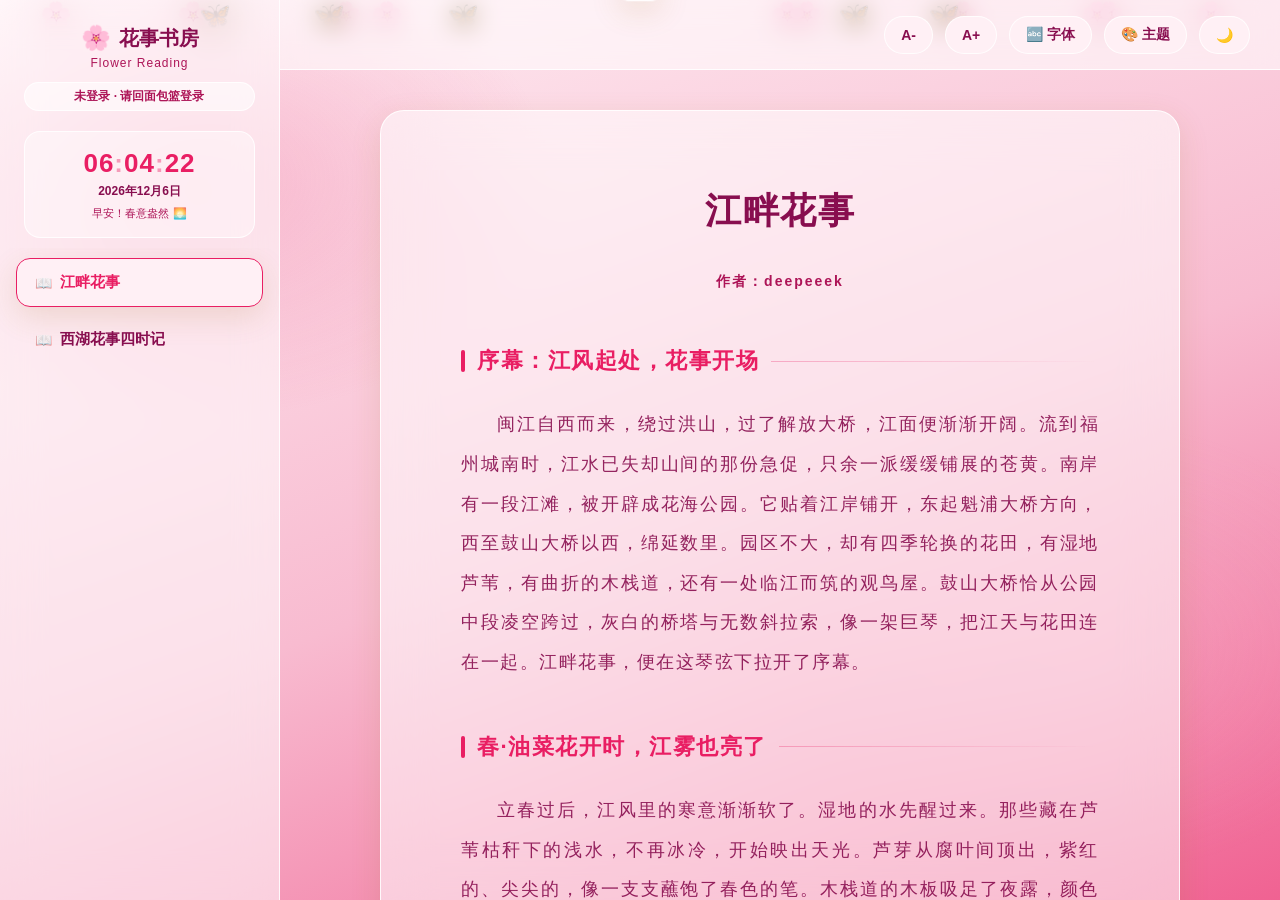
==== bread-article-appreciation/index.html @ fe5df0fc "发布版本 v0.0.1-Release" ====
<!DOCTYPE html>
<html lang="zh-CN">
<head>
  <meta charset="UTF-8">
  <meta name="viewport" content="width=device-width, initial-scale=1.0">
  <title>花事书房 | 沉浸阅读</title>
  <!-- 修改了这里的图标，使用标准 SVG 格式的樱花 -->
  <link rel="icon" href="data:image/svg+xml,<svg xmlns='http://www.w3.org/2000/svg' viewBox='0 0 100 100'><text y='.9em' font-size='90'>🌸</text></svg>">
  
  <link rel="stylesheet" href="css/01-vars.css">
  <link rel="stylesheet" href="css/02-base.css">
  <link rel="stylesheet" href="css/03-layout.css">
  <link rel="stylesheet" href="css/04-modals.css">
  <link rel="stylesheet" href="css/05-effects.css">
</head>
<body>
  <div id="petalBg"></div>

  <!-- 侧边栏 -->
  <aside class="sidebar" id="sidebar">
    <div class="sidebar-header">
      <div class="logo"><span class="b">🌸</span> 花事书房</div>
      <div class="subtitle">Flower Reading</div>
      
      <!-- 新增：侧边栏居中时钟区域 -->
      <div class="sidebar-clock">
        <div class="clock-time" id="clock">00:00:00</div>
        <div class="clock-date" id="dateLine">加载中...</div>
        <div class="clock-greet" id="greeting">...</div>
      </div>
    </div>
    
    <div class="menu-list" id="menuList">
      <!-- JS 动态渲染目录 -->
    </div>
  </aside>

  <!-- 主内容区 -->
  <main class="main-content">
    <div class="toolbar">
      <div class="toolbar-left">
        <button class="icon-btn" id="toggleSidebar" style="display:none; width:auto; padding:0 16px;">☰ 目录</button>
      </div>
      <div class="toolbar-right">
        <button class="icon-btn" onclick="changeFontSize(-1)" title="缩小字号">A-</button>
        <button class="icon-btn" onclick="changeFontSize(1)" title="放大字号">A+</button>
        <button class="icon-btn" id="btnFontSelect" title="切换字体">🔤 字体</button>
        <button class="icon-btn" id="btnThemeSelect" title="切换主题">🎨 主题</button>
        <button class="icon-btn" id="btnTheme" title="切换日/夜模式">🌙</button>
      </div>
    </div>

    <div class="reader-container">
      <div class="article-card fade-in" id="articleCard">
        <div class="article" id="articleContent"></div>
      </div>
    </div>
  </main>

  <!-- 主题中心弹窗 -->
  <div class="overlay" id="themeOverlay">
    <div class="modal" style="width:min(500px, 100%);">
      <h3>🎨 主题中心</h3>
      <p style="font-size:12px; text-align:center; color:var(--ink-soft); margin-bottom:16px;">带 ✨ 的为 Plus 豪华版（支持动态烟花）</p>
      <div id="themeGrid" class="theme-grid-layout"></div>
      <div class="modal-actions" style="justify-content: center; margin-top: 20px;">
        <button class="btn ghost" id="btnThemeClose" style="width:100%;">关闭</button>
      </div>
    </div>
  </div>

  <!-- 字体中心弹窗 -->
  <div class="overlay" id="fontOverlay">
    <div class="modal" style="width:min(500px, 100%);">
      <h3>🔤 字体中心</h3>
      <div class="font-preview-container">
        <div class="preview-label">预览：</div>
        <div id="zhFontPreview" class="font-preview-box">江畔花事，春意盎然。春分雨，夏荷风，秋桂香，冬梅雪。</div>
      </div>
      <div class="font-selector-group">
        <div class="font-row-header">
          <span>阅读字体设置：</span>
        </div>
        <div id="zhFontList" class="font-list-box"></div>
      </div>
      <div class="modal-actions" style="justify-content: center; margin-top: 24px;">
        <button class="btn ghost" id="btnFontClose" style="width:100%;">关闭</button>
      </div>
    </div>
  </div>

  <div class="toast" id="toast"></div>

  <script src="js/articles/01-flower-events-by-the-river.js"></script>
  <script src="js/articles/02-record-of-flower-events-at-west-lake-in-four-seasons.js"></script>
  
  <script src="js/01-utils.js"></script>
  <script src="js/02-theme.js"></script>
  <script src="js/03-render.js"></script>
  <script src="js/04-fireworks.js"></script>
  <script src="js/05-init.js"></script>
  <!-- 【新增】读取面包篮登录态（只读本地 localStorage，不接 Supabase、不写云端） -->
  <script src="js/06-session.js"></script>
</body>
</html>
---- bread-article-appreciation/css/01-vars.css ----
:root {
  --bg1: #fff6e8; --bg2: #ffe6c2; --bg3: #ffd9a6;
  --ink: #5d4023; --ink-soft: #a17c4d;
  --card: rgba(255, 255, 255, .55); --card-border: rgba(255, 255, 255, .85);
  --shadow: 0 10px 30px rgba(160, 110, 40, .16); --accent: #e8933a;
  --glow-1: rgba(255, 200, 120, .35); --glow-2: rgba(255, 170, 90, .3);
}
body.dark {
  --bg1: #241c12; --bg2: #1e160d; --bg3: #171009;
  --ink: #f3e3c3; --ink-soft: #b39563;
  --card: rgba(255, 226, 180, .07); --card-border: rgba(255, 226, 180, .16);
  --shadow: 0 10px 30px rgba(0, 0, 0, .45); --accent: #f0a04a;
}
body.theme-gold { --bg1: #fef9e7; --bg2: #f9e79f; --bg3: #f1c40f; --glow-1: rgba(241,196,15,0.3); --glow-2: rgba(255,215,0,0.2); --ink: #7a5c00; --ink-soft: #a68000; --accent: #d35400; }
body.dark.theme-gold { --bg1: #3e2723; --bg2: #4e342e; --bg3: #1b110e; --ink: #ffe082; --ink-soft: #ffca28; --accent: #f1c40f; }
body.theme-diamond { --bg1: #f4ecf7; --bg2: #d2b4de; --bg3: #9b59b6; --glow-1: rgba(155,89,182,0.3); --glow-2: rgba(187,143,206,0.2); --ink: #4a235a; --ink-soft: #76448a; --accent: #8e44ad; }
body.dark.theme-diamond { --bg1: #2e1a47; --bg2: #1c0d33; --bg3: #0a0414; --ink: #e8daef; --ink-soft: #d2b4de; --accent: #bb8fce; }
body.theme-sakura { --bg1: #fff0f5; --bg2: #f8bbd0; --bg3: #f06292; --glow-1: rgba(240,98,146,0.3); --glow-2: rgba(248,187,208,0.2); --ink: #880e4f; --ink-soft: #ad1457; --accent: #e91e63; }
body.dark.theme-sakura { --bg1: #4a1c2b; --bg2: #2b0a16; --bg3: #14040a; --ink: #ffd1dc; --ink-soft: #f8bbd0; --accent: #f06292; }
body.theme-cyber { --bg1: #e0f7fa; --bg2: #80deea; --bg3: #00bcd4; --glow-1: rgba(0,188,212,0.3); --glow-2: rgba(0,255,100,0.2); --ink: #004d40; --ink-soft: #00695c; --accent: #00bcd4; }
body.dark.theme-cyber { --bg1: #0b1c1e; --bg2: #051012; --bg3: #000000; --ink: #00e676; --ink-soft: #00bcd4; --accent: #00e676; }
body.theme-aurora { --bg1: #e8f8f5; --bg2: #a3e4d7; --bg3: #1abc9c; --glow-1: rgba(26,188,156,0.3); --glow-2: rgba(138,43,226,0.2); --ink: #004d40; --ink-soft: #00695c; --accent: #1abc9c; }
body.dark.theme-aurora { --bg1: #0e2a24; --bg2: #061814; --bg3: #000000; --ink: #a3e4d7; --ink-soft: #1abc9c; --accent: #a3e4d7; }
body.theme-flame { --bg1: #fdedec; --bg2: #f5b7b1; --bg3: #e74c3c; --glow-1: rgba(231,76,60,0.3); --glow-2: rgba(255,69,0,0.2); --ink: #641e16; --ink-soft: #922b21; --accent: #e74c3c; }
body.dark.theme-flame { --bg1: #3b0e0e; --bg2: #1c0505; --bg3: #000000; --ink: #ffcc80; --ink-soft: #ff8a65; --accent: #ff4500; }
body.theme-blackgold { --bg1: #111; --bg2: #1a1a1a; --bg3: #000; --ink: #e6c27a; --ink-soft: #998255; --card: rgba(30,30,30,0.6); --card-border: rgba(230,194,122,0.3); --glow-1: rgba(200,180,50,0.15); --glow-2: rgba(100,80,20,0.1); --accent: #e6c27a; }
body.theme-forest { --bg1: #f1f8e9; --bg2: #dcedc8; --bg3: #8bc34a; --glow-1: rgba(139,195,74,0.3); --glow-2: rgba(76,175,80,0.2); --ink: #1b5e20; --ink-soft: #2e7d32; --accent: #4caf50; }
body.dark.theme-forest { --bg1: #0d1b11; --bg2: #051008; --bg3: #000000; --ink: #b9f6ca; --ink-soft: #69f0ae; --accent: #00e676; }
body.theme-ocean { --bg1: #e0f2f1; --bg2: #b2dfdb; --bg3: #009688; --glow-1: rgba(0,150,136,0.3); --glow-2: rgba(0,188,212,0.2); --ink: #004d40; --ink-soft: #00695c; --accent: #009688; }
body.dark.theme-ocean { --bg1: #0a192f; --bg2: #020c1b; --bg3: #000000; --ink: #64ffda; --ink-soft: #00b4d8; --accent: #64ffda; }
---- bread-article-appreciation/css/02-base.css ----
* { margin: 0; padding: 0; box-sizing: border-box; }

/* 核心修复：强制左右分栏，高度占满屏幕，防止溢出 */
body {
  font-family: "PingFang SC", "Hiragino Sans GB", "Microsoft YaHei", system-ui, sans-serif;
  height: 100vh; 
  display: flex; 
  flex-direction: row; /* 左右分栏 */
  overflow: hidden;    /* 防止整个网页出现滚动条，只允许内部滚动 */
  background: linear-gradient(160deg, var(--bg1), var(--bg2) 55%, var(--bg3));
  color: var(--ink); 
  transition: background .6s, color .6s;
}

body::before {
  content: ''; position: fixed; inset: 0; z-index: 0; pointer-events: none; transition: background 0.6s;
  background: radial-gradient(600px 400px at 15% 20%, var(--glow-1), transparent 60%),
              radial-gradient(520px 380px at 85% 72%, var(--glow-2), transparent 60%);
}

/* 背景花瓣层：固定在底层，不遮挡点击 */
#petalBg { position: fixed; inset: 0; z-index: 0; pointer-events: none; overflow: hidden; }

.petal {
  position: absolute; top: 0; pointer-events: auto; cursor: pointer;
  animation: floatUp linear infinite; 
  filter: drop-shadow(0 4px 8px rgba(120, 80, 30, .15));
}
.petal i { 
  display: block; 
  font-style: normal; 
  animation: sway ease-in-out infinite alternate; 
  /* 限制花瓣最大尺寸，防止过大 */
  font-size: clamp(16px, 2vw, 28px); 
}

@keyframes floatUp {
  0%   { transform: translateY(105vh) rotate(0deg); opacity: 0; }
  8%   { opacity: var(--op); }
  92%  { opacity: var(--op); }
  100% { transform: translateY(-18vh) rotate(360deg); opacity: 0; }
}
@keyframes sway {
  from { transform: translateX(-16px) rotate(-8deg); }
  to   { transform: translateX(16px) rotate(8deg); }
}

.fade-in { opacity: 0; animation: rise .8s forwards; }
@keyframes rise { from { opacity: 0; transform: translateY(20px); } to { opacity: 1; transform: none; } }

/* 滚动条美化 */
::-webkit-scrollbar { width: 8px; }
::-webkit-scrollbar-thumb { background: var(--card-border); border-radius: 4px; }
::-webkit-scrollbar-track { background: transparent; }
---- bread-article-appreciation/css/03-layout.css ----
/* 侧边栏 */
.sidebar {
  width: 280px; 
  background: var(--card); 
  border-right: 1px solid var(--card-border);
  backdrop-filter: blur(20px); -webkit-backdrop-filter: blur(20px);
  display: flex; flex-direction: column; 
  z-index: 10; flex-shrink: 0; /* 防止被挤压 */
  height: 100vh;
}

.sidebar-header { padding: 24px 24px 10px; text-align: center; }
.sidebar-header .logo { font-size: 20px; font-weight: 800; display: flex; align-items: center; justify-content: center; gap: 8px; }
.sidebar-header .logo .b { font-size: 24px; display: inline-block; animation: bob 3s ease-in-out infinite; }
.sidebar-header .subtitle { font-size: 12px; color: var(--ink-soft); margin-top: 4px; letter-spacing: 1px; }
@keyframes bob { 50% { transform: translateY(-5px) rotate(-8deg); } }

/* 侧边栏时钟区 */
.sidebar-clock {
  margin-top: 20px; padding: 16px 10px;
  background: rgba(255, 255, 255, 0.4); border-radius: 16px; border: 1px solid var(--card-border);
}
body.dark .sidebar-clock { background: rgba(0, 0, 0, 0.2); }
.clock-time { font-size: 26px; font-weight: 800; color: var(--accent); font-variant-numeric: tabular-nums; letter-spacing: 1px; }
.clock-date { font-size: 12px; color: var(--ink); margin-top: 4px; font-weight: 600; }
.clock-greet { font-size: 11px; color: var(--ink-soft); margin-top: 6px; }

/* 目录列表 */
.menu-list { flex: 1; overflow-y: auto; padding: 10px 16px 20px; }
.menu-item {
  padding: 14px 18px; border-radius: 14px; cursor: pointer; font-size: 15px;
  margin-bottom: 8px; transition: all 0.2s; border: 1px solid transparent; 
  color: var(--ink); font-weight: 600; display: flex; align-items: center; gap: 8px;
}
.menu-item::before { content: '📖'; font-size: 14px; opacity: 0.6; }
.menu-item:hover { background: rgba(150, 150, 150, 0.1); transform: translateX(4px); }
.menu-item.active {
  background: var(--bg1); border-color: var(--accent); color: var(--accent);
  box-shadow: var(--shadow);
}

/* 主内容区 */
.main-content { flex: 1; display: flex; flex-direction: column; position: relative; z-index: 10; height: 100vh; overflow: hidden; }

/* 顶部工具栏 */
.toolbar {
  height: 70px; padding: 0 30px; display: flex; justify-content: space-between; align-items: center;
  background: var(--card); border-bottom: 1px solid var(--card-border);
  backdrop-filter: blur(12px); -webkit-backdrop-filter: blur(12px); flex-shrink: 0;
}
.toolbar-left, .toolbar-right { display: flex; align-items: center; gap: 12px; }

.icon-btn {
  height: 38px; border-radius: 50px; border: 1px solid var(--card-border);
  background: var(--bg1); cursor: pointer; font-size: 14px; color: var(--ink);
  transition: .25s; display: flex; align-items: center; justify-content: center;
  padding: 0 16px; font-weight: 600;
}
.icon-btn:hover { transform: translateY(-2px); box-shadow: var(--shadow); border-color: var(--accent); color: var(--accent); }

/* 阅读区域 */
.reader-container { 
  flex: 1; overflow-y: auto; padding: 40px; 
  display: flex; justify-content: center; align-items: flex-start; 
}

/* 文章主卡片（重点：纸张效果） */
.article-card {
  max-width: 800px; width: 100%;
  background: var(--card); border: 1px solid var(--card-border);
  border-radius: 24px; padding: 60px 80px;
  box-shadow: var(--shadow); backdrop-filter: blur(25px); -webkit-backdrop-filter: blur(25px);
  margin-bottom: 50px;
}

/* 文章排版 */
.article { line-height: 2.2; letter-spacing: 1.5px; font-size: 18px; }
.article h1 { font-size: 36px; text-align: center; margin-bottom: 16px; font-weight: 800; }
.article .author { text-align: center; color: var(--ink-soft); font-size: 14px; margin-bottom: 40px; font-weight: 600; letter-spacing: 2px; }
.article h2 { 
  font-size: 22px; margin: 40px 0 20px; font-weight: 700; color: var(--accent); 
  display: flex; align-items: center; gap: 12px;
}
.article h2::before { content: ''; display: block; width: 4px; height: 22px; background: var(--accent); border-radius: 2px; }
.article h2::after { content: ''; display: block; flex: 1; height: 1px; background: linear-gradient(90deg, var(--accent), transparent); opacity: 0.3; }
.article p { text-indent: 2em; margin-bottom: 24px; text-align: justify; opacity: 0.9; }

/* 移动端适配 */
@media (max-width: 768px) {
  .sidebar { position: fixed; transform: translateX(-100%); box-shadow: none; }
  .sidebar.show { transform: translateX(0); box-shadow: 10px 0 50px rgba(0,0,0,0.3); }
  .reader-container { padding: 16px; }
  .article-card { padding: 30px 20px; border-radius: 16px; }
  .article h1 { font-size: 28px; }
  .article { line-height: 2.0; }
}
---- bread-article-appreciation/css/04-modals.css ----
.overlay { position: fixed; inset: 0; background: rgba(0, 0, 0, .5); backdrop-filter: blur(4px); display: none; align-items: center; justify-content: center; z-index: 60; padding: 20px; }
.overlay.show { display: flex; }
.modal { width: min(400px, 100%); max-height: 90vh; overflow-y: auto; background: var(--bg1); border: 1px solid var(--card-border); border-radius: 24px; padding: 26px; box-shadow: var(--shadow); animation: rise .3s; }
.modal h3 { margin-bottom: 16px; text-align: center; }
.modal-actions { display: flex; gap: 10px; justify-content: flex-end; margin-top: 24px; }
.btn { border: none; cursor: pointer; padding: 10px 18px; border-radius: 12px; font-size: 14px; transition: .2s; display: flex; justify-content: center; align-items: center; }
.btn.primary { background: var(--accent); color: #fff; font-weight: 600; }
.btn.ghost { background: transparent; color: var(--ink-soft); border: 1px solid var(--card-border); }
.btn:hover { transform: translateY(-2px); }

.theme-grid-layout { display: grid; grid-template-columns: repeat(auto-fill, minmax(110px, 1fr)); gap: 12px; }
.theme-btn { padding: 12px 8px; border-radius: 12px; border: 1px solid var(--card-border); background: var(--card); color: var(--ink); cursor: pointer; font-size: 13px; font-weight: 600; transition: 0.2s; }
.theme-btn:hover { border-color: var(--accent); transform: translateY(-2px); box-shadow: var(--shadow); }
.theme-btn.active { background: var(--accent); color: #fff; border-color: var(--accent); }

.font-preview-container { background: rgba(150, 150, 150, 0.05); border: 1px dashed var(--card-border); border-radius: 12px; padding: 12px; margin-bottom: 16px; }
.preview-label { font-size: 12px; color: var(--ink-soft); margin-bottom: 6px; font-weight: 600; }
.font-preview-box { background: var(--card); border: 1px solid var(--card-border); border-radius: 8px; padding: 12px; text-align: center; font-size: 16px; }
.font-list-box { height: 150px; overflow-y: auto; border: 1px solid var(--card-border); border-radius: 8px; background: var(--card); padding: 4px; }
.font-item { padding: 10px 12px; border-radius: 6px; cursor: pointer; font-size: 14px; color: var(--ink); margin-bottom: 2px; display: flex; justify-content: space-between; }
.font-item:hover { background: rgba(150,150,150,0.15); }
.font-item.active { background: var(--accent); color: #fff; font-weight: bold; }
---- bread-article-appreciation/css/05-effects.css ----
.toast { position: fixed; top: 22px; left: 50%; transform: translate(-50%, -180%); background: var(--card); border: 1px solid var(--card-border); backdrop-filter: blur(12px); padding: 12px 22px; border-radius: 999px; box-shadow: var(--shadow); font-size: 14px; z-index: 10000; transition: transform .45s cubic-bezier(.34, 1.56, .64, 1); color: var(--ink); }
.toast.show { transform: translate(-50%, 0); }
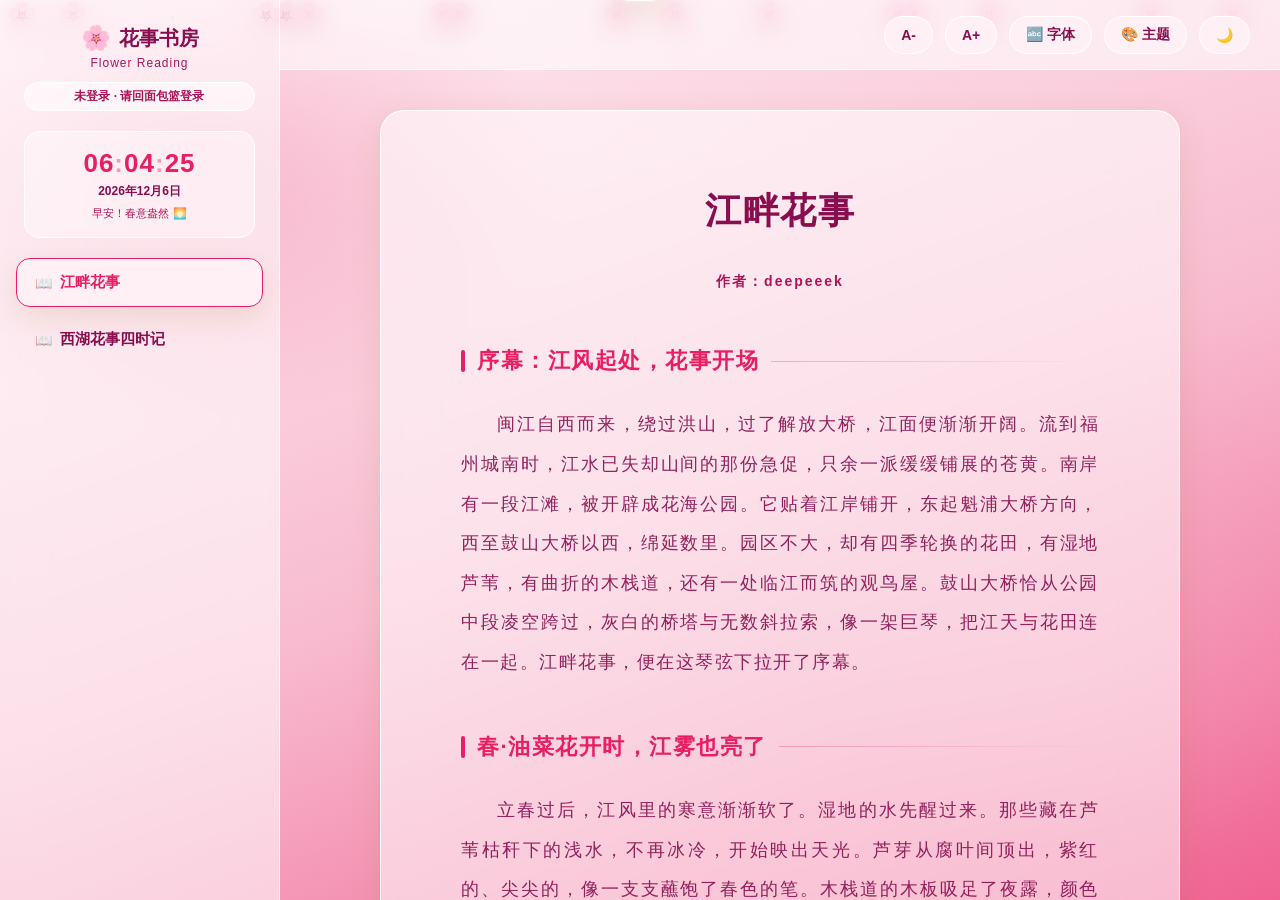
==== commit a236b954: "Release: 发布版本 v0.0.2-Release" ====
--- a/bread-article-appreciation/index.html
+++ b/bread-article-appreciation/index.html
@@ -8,6 +8,8 @@
   <link rel="icon" href="data:image/svg+xml,<svg xmlns='http://www.w3.org/2000/svg' viewBox='0 0 100 100'><text y='.9em' font-size='90'>🌸</text></svg>">
   
   <link rel="stylesheet" href="css/01-vars.css">
+    <!-- 【新增】20261119：复用主站的本地字体定义，子站才能跟随主站 @font-face 字体 -->
+    <link rel="stylesheet" href="../css/06-fonts.css">
   <link rel="stylesheet" href="css/02-base.css">
   <link rel="stylesheet" href="css/03-layout.css">
   <link rel="stylesheet" href="css/04-modals.css">
--- a/bread-article-appreciation/css/01-vars.css
+++ b/bread-article-appreciation/css/01-vars.css
@@ -27,4 +27,60 @@
 body.theme-forest { --bg1: #f1f8e9; --bg2: #dcedc8; --bg3: #8bc34a; --glow-1: rgba(139,195,74,0.3); --glow-2: rgba(76,175,80,0.2); --ink: #1b5e20; --ink-soft: #2e7d32; --accent: #4caf50; }
 body.dark.theme-forest { --bg1: #0d1b11; --bg2: #051008; --bg3: #000000; --ink: #b9f6ca; --ink-soft: #69f0ae; --accent: #00e676; }
 body.theme-ocean { --bg1: #e0f2f1; --bg2: #b2dfdb; --bg3: #009688; --glow-1: rgba(0,150,136,0.3); --glow-2: rgba(0,188,212,0.2); --ink: #004d40; --ink-soft: #00695c; --accent: #009688; }
-body.dark.theme-ocean { --bg1: #0a192f; --bg2: #020c1b; --bg3: #000000; --ink: #64ffda; --ink-soft: #00b4d8; --accent: #64ffda; }+body.dark.theme-ocean { --bg1: #0a192f; --bg2: #020c1b; --bg3: #000000; --ink: #64ffda; --ink-soft: #00b4d8; --accent: #64ffda; }
+/* =========================================================
+   【新增】20261119：花事书房只允许的三套主题配色
+   樱花漫舞（已有） / 花语秘境 / 蜂蜜工坊（含 Plus·Max）
+   配色与主站保持一致，避免进出子站时视觉跳变。
+   ========================================================= */
+body.theme-flower {
+  --bg1: #fff0f3; --bg2: #ffaec9; --bg3: #d81b60;
+  --glow-1: rgba(233, 30, 99, 0.3); --glow-2: rgba(156, 39, 176, 0.2);
+  --ink: #4a0024; --ink-soft: #880e4f;
+  --accent: #e91e63;
+}
+body.dark.theme-flower {
+  --bg1: #2b0b19; --bg2: #15040d; --bg3: #080005;
+  --ink: #ffd1dc; --ink-soft: #ff8fb3;
+  --accent: #ff4081;
+  --glow-1: rgba(255, 64, 129, 0.15); --glow-2: rgba(156, 39, 176, 0.1);
+}
+
+body.theme-honey {
+  --bg1: #fffaf0; --bg2: #ffeecb; --bg3: #f6cf92;
+  --ink: #5b4021; --ink-soft: #9a7440;
+  --card: rgba(255, 255, 255, .6); --card-border: rgba(255, 214, 150, .9);
+  --shadow: 0 10px 30px rgba(186, 132, 44, .18);
+  --accent: #d99a2b;
+  --glow-1: rgba(217, 154, 43, .32); --glow-2: rgba(246, 207, 146, .3);
+}
+body.dark.theme-honey {
+  --bg1: #2a2113; --bg2: #1c150b; --bg3: #120c05;
+  --ink: #ffe7c2; --ink-soft: #c9a670;
+  --card: rgba(255, 226, 170, .08); --card-border: rgba(255, 208, 130, .18);
+  --shadow: 0 10px 30px rgba(0, 0, 0, .5);
+  --accent: #f3b64a;
+  --glow-1: rgba(243, 182, 74, .28); --glow-2: rgba(255, 210, 140, .2);
+}
+body.theme-honey.theme-tier-plus {
+  --bg1: #fff7e3; --bg2: #ffe3ad; --bg3: #efc070;
+  --accent: #e8a63c;
+  --glow-1: rgba(232, 166, 60, .38); --glow-2: rgba(255, 205, 120, .32);
+}
+body.dark.theme-honey.theme-tier-plus {
+  --bg1: #33270f; --bg2: #241a09; --bg3: #150e04;
+  --ink: #ffeccb; --ink-soft: #d8b273;
+  --accent: #ffc55c;
+}
+body.theme-honey.theme-tier-max {
+  --bg1: #fff8e1; --bg2: #ffe0a3; --bg3: #e6b34a;
+  --ink: #4a2f10; --ink-soft: #8a6428;
+  --accent: #c98a1e;
+  --glow-1: rgba(255, 205, 90, .42); --glow-2: rgba(230, 179, 74, .3);
+}
+body.dark.theme-honey.theme-tier-max {
+  --bg1: #2b1d0d; --bg2: #1a1106; --bg3: #0d0803;
+  --ink: #ffe9b8; --ink-soft: #e0bb72;
+  --accent: #ffcc66;
+  --glow-1: rgba(255, 204, 102, .34); --glow-2: rgba(201, 138, 30, .26);
+}
--- a/css/06-fonts.css
+++ b/css/06-fonts.css
@@ -0,0 +1,27 @@
+/* =========================================================
+   面包浏览器 · 06-fonts.css (本地内置字体加载)
+   ========================================================= */
+
+/* 英文部分（4个） */
+/* 【修正】原文件名写成 AguarinaScript-Regular.ttf，实际文件为 AguafinaScript-Regular.ttf，family 名保持不变 */
+@font-face { font-family: 'AguarinaScript'; src: url('../assets/fonts/AguafinaScript-Regular.ttf') format('truetype'); }
+@font-face { font-family: 'Cascadia'; src: url('../assets/fonts/Cascadia.ttf') format('truetype'); }
+@font-face { font-family: 'DancingScript'; src: url('../assets/fonts/DancingScript-Regular.ttf') format('truetype'); }
+@font-face { font-family: 'DancingScriptBold'; src: url('../assets/fonts/DancingScript-Bold.ttf') format('truetype'); }
+
+/* 中文部分（13个，严格按照文件名） */
+@font-face { font-family: 'YangRenDong'; src: url('../assets/fonts/杨任东竹石体-Bold.ttf') format('truetype'); }
+@font-face { font-family: 'ZiHunGaoBai'; src: url('../assets/fonts/字魂告白情书体(商用需授权).ttf') format('truetype'); }
+@font-face { font-family: 'ZiHunJiaoLvMao'; src: url('../assets/fonts/字魂焦绿猫体.ttf') format('truetype'); }
+@font-face { font-family: 'ZiHunXiaoXiaoLe'; src: url('../assets/fonts/字魂开心消消乐体(商用需授权).ttf') format('truetype'); }
+@font-face { font-family: 'ZiHunTianDou'; src: url('../assets/fonts/字魂甜豆体(商用需授权).ttf') format('truetype'); }
+@font-face { font-family: 'ZiHunXiaRi'; src: url('../assets/fonts/字魂夏日诗歌体(商用需授权).ttf') format('truetype'); }
+/* 【修正】原路径指向不存在的「字魂安酱 W5」，改为 assets/fonts 内实际文件「字魂荧智 W5」，避免选字体时 404 */
+@font-face { font-family: 'ZiHunAnJiang'; src: url('../assets/fonts/字魂荧智 W5(商用需授权).ttf') format('truetype'); }
+@font-face { font-family: 'ZiHunYueSong'; src: url('../assets/fonts/字魂阅宋(商用需授权).ttf') format('truetype'); }
+@font-face { font-family: 'ZiXiaoHunChuLin'; src: url('../assets/fonts/字小魂初林体(商用需授权).ttf') format('truetype'); }
+@font-face { font-family: 'ZiXiaoHunMengMengDa'; src: url('../assets/fonts/字小魂萌萌哒体(商用需授权).ttf') format('truetype'); }
+/* 【修正】原路径指向不存在的「字小魂胖胖体」，改为 assets/fonts 内实际文件「字小魂萌熊体」，避免选字体时 404 */
+@font-face { font-family: 'ZiXiaoHunPangPang'; src: url('../assets/fonts/字小魂萌熊体(商用需授权).ttf') format('truetype'); }
+@font-face { font-family: 'ZiXiaoHunTianZhen'; src: url('../assets/fonts/字小魂天真儿风体(商用需授权).ttf') format('truetype'); }
+@font-face { font-family: 'ZiXiaoHunYangRenDong'; src: url('../assets/fonts/字小魂杨任东楷书(商用需授权).ttf') format('truetype'); }
